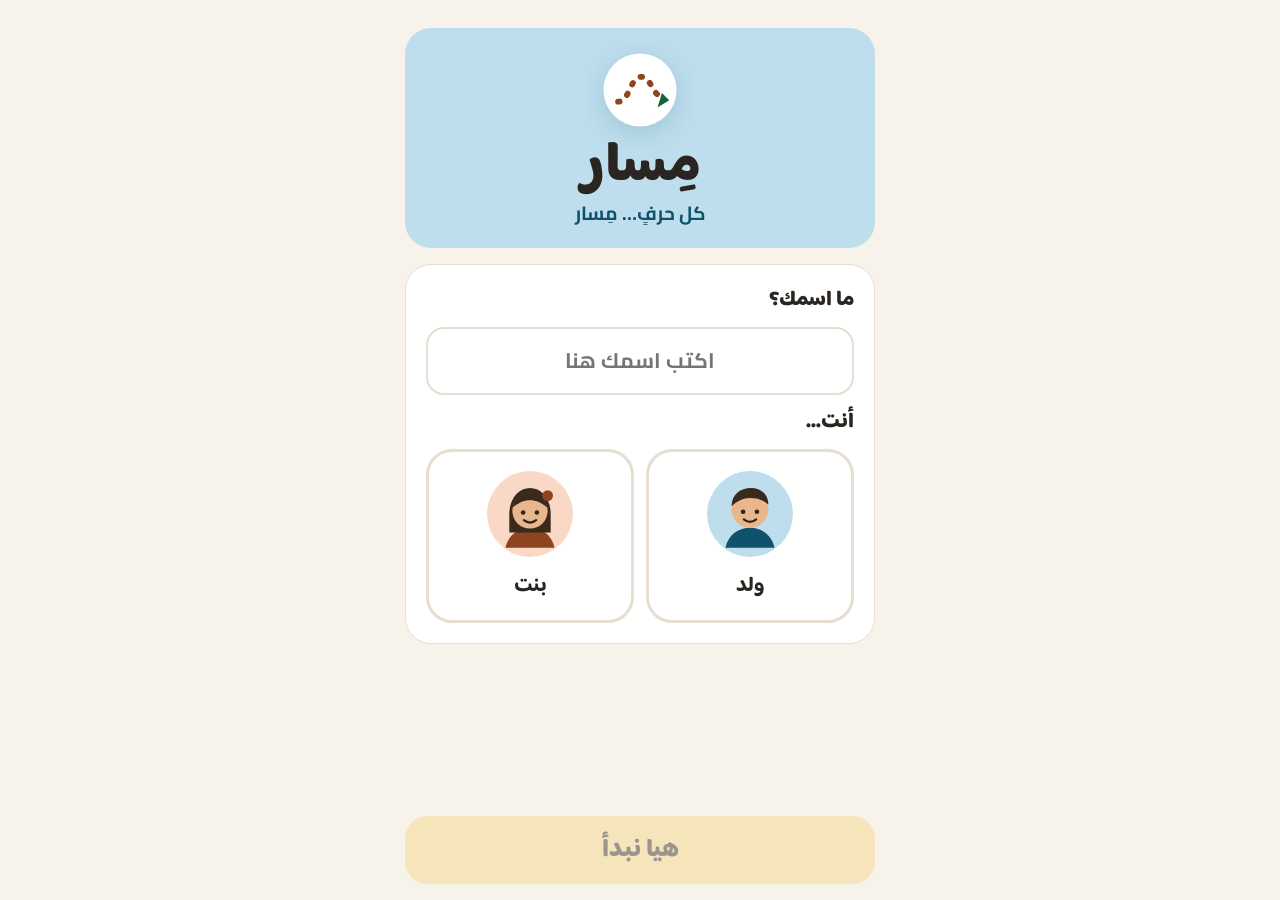
==== index.html @ 6dba66df "Publish Masar (built site) to GitHub Pages Co-Authored-By: Claude Opus 5.5 <noreply@anthropic.com> C" ====
<!doctype html>
<html lang="ar" dir="rtl">
<head>
  <meta charset="utf-8">
  <meta name="viewport" content="width=device-width, initial-scale=1, viewport-fit=cover">
  <title>مِسار · حرف النون</title>
  <meta name="description" content="مِسار — تدريب الكتابة لأطفال عسر الكتابة، بالعربية، يعمل بلا إنترنت.">
  <meta name="theme-color" content="#F7F3EB">
  <link rel="preconnect" href="https://fonts.googleapis.com">
  <link rel="preconnect" href="https://fonts.gstatic.com" crossorigin>
  <link rel="stylesheet" href="https://fonts.googleapis.com/css2?family=Baloo+Bhaijaan+2:wght@500..800&family=Cairo:wght@400;600;700;800&family=Noto+Naskh+Arabic:wght@400..700&display=swap">
  <script type="module" crossorigin src="./assets/index-B9ng4fA2.js"></script>
  <link rel="stylesheet" crossorigin href="./assets/index-Db7om6_J.css">
</head>
<body>
</body>
</html>
---- assets/index-Db7om6_J.css ----
:root{--bg:#F7F3EB;--surface:#FFFFFF;--sunk:#EFEAE0;--ink:#2A2520;--muted:#5F574C;--line:#E6DFD1;--sky:#BEDEED;--sky-ink:#10516C;--mint:#C6E5D4;--mint-ink:#156040;--peach:#F9D8C6;--peach-ink:#8E441F;--lilac:#DAD3F3;--lilac-ink:#443898;--sun:#F5D583;--sun-ink:#6B4F0C;--mascot:#F5D583;--night:#1E2746;--focus:var(--lilac-ink);--display:"Baloo Bhaijaan 2","Cairo",system-ui,sans-serif;--body:"Cairo",system-ui,-apple-system,sans-serif;--naskh:"Noto Naskh Arabic",serif;--fs-xxs:12px;--fs-xs:13px;--fs-sm:15px;--fs-md:17px;--fs-lg:19px;--fs-xl:21px;--fs-2xl:25px;--fs-3xl:30px;--fs-4xl:40px;--fs-5xl:56px;--lh-tight:1.2;--lh-snug:1.45;--lh-loose:1.65;--sp-1:4px;--sp-2:8px;--sp-3:12px;--sp-4:16px;--sp-5:20px;--sp-6:24px;--sp-7:32px;--sp-8:40px;--sp-9:56px;--r-sm:14px;--r-md:18px;--r-lg:22px;--r-xl:26px;--r-full:999px;--r:var(--r-xl);--sh-1:0 2px 8px rgba(42,37,32,.06);--sh-2:0 12px 34px rgba(42,37,32,.18);--dur-1:.18s;--dur-2:.36s;--dur-3:.8s;--dur-float:3.6s;--ease:cubic-bezier(.2,.8,.3,1);--touch:56px;--touch-lg:68px;--touch-gap:var(--sp-3);--pad-h:240px;--guide-w:30px;--tol-scale:1}@media (prefers-color-scheme:dark){:root:not([data-theme=light]){--bg:#171B23;--surface:#222833;--sunk:#1D2229;--ink:#F4F0E7;--muted:#B9B1A5;--line:#39414E;--sky:#2B4F64;--sky-ink:#A8DDF4;--mint:#27503F;--mint-ink:#8FE3BA;--peach:#4A3024;--peach-ink:#F6BC9B;--lilac:#363066;--lilac-ink:#C6BDFA;--sun:#4A3A17;--sun-ink:#F7DC97;--night:#121A33;--sh-1:0 2px 8px rgba(0,0,0,.3);--sh-2:0 12px 34px rgba(0,0,0,.45);color-scheme:dark}}:root[data-theme=dark]{--bg:#171B23;--surface:#222833;--sunk:#1D2229;--ink:#F4F0E7;--muted:#B9B1A5;--line:#39414E;--sky:#2B4F64;--sky-ink:#A8DDF4;--mint:#27503F;--mint-ink:#8FE3BA;--peach:#4A3024;--peach-ink:#F6BC9B;--lilac:#363066;--lilac-ink:#C6BDFA;--sun:#4A3A17;--sun-ink:#F7DC97;--night:#121A33;--sh-1:0 2px 8px rgba(0,0,0,.3);--sh-2:0 12px 34px rgba(0,0,0,.45);color-scheme:dark}#app[data-pad=s]{--pad-h:200px }#app[data-pad=m]{--pad-h:240px }#app[data-pad=l]{--pad-h:300px }#app[data-stroke=thin]{--guide-w:22px }#app[data-stroke=mid]{--guide-w:30px }#app[data-stroke=thick]{--guide-w:40px }@media (prefers-reduced-motion:reduce){:root{--dur-1:0s;--dur-2:0s;--dur-3:0s;--dur-float:0s }}#app[data-motion=off]{--dur-1:0s;--dur-2:0s;--dur-3:0s;--dur-float:0s }html,body{height:100%}*,*:before,*:after{box-sizing:border-box}body{margin:0;background:var(--bg);color:var(--ink);font-family:var(--body);font-size:var(--fs-md);line-height:var(--lh-snug);padding-left:max(var(--sp-4),env(safe-area-inset-left,0px));padding-right:max(var(--sp-4),env(safe-area-inset-right,0px))}#app{max-width:470px;margin-inline:auto;height:100%;display:flex;flex-direction:column;gap:var(--sp-3);padding-block:var(--sp-3) var(--sp-4)}.screen{flex:1 1 auto;min-height:0;display:flex;flex-direction:column;gap:var(--sp-3);overflow-y:auto}[hidden]{display:none!important}h1,h2,h3{margin:0;font-family:var(--display);font-weight:800;text-wrap:balance;line-height:var(--lh-tight)}h2{font-size:var(--fs-xl)}h3{font-size:var(--fs-lg)}p{margin:0}.row{display:flex;align-items:center;gap:var(--sp-3)}.spacer{flex:1 1 auto}.note{font-size:var(--fs-md);line-height:var(--lh-loose);color:var(--muted)}[data-aud=parent] .note{font-size:var(--fs-xs)}[data-aud=parent]{font-size:var(--fs-sm)}.naskh{font-family:var(--naskh);font-weight:700}#app.lefty .coach,#app.lefty .seg,#app.lefty .scr-head{flex-direction:row-reverse}@media print{body{background:#fff;color:#000}#app{max-width:none;padding:0}#app .screen{display:none!important}#app #scReport{display:block!important}#scReport .btn,#scReport .seg,#kidsCard,#settingsCard,#breakTip,#scReport .scr-head{display:none!important}#printHead{display:block!important}.card{break-inside:avoid;border:1px solid #ccc}@page{size:A4;margin:16mm}}.scr-head{display:flex;align-items:center;gap:var(--sp-3);min-height:var(--touch)}.scr-head__txt{min-width:0;flex:1 1 auto}.scr-head__txt h2{font-size:var(--fs-xl)}.scr-head__end{flex:none;display:flex;align-items:center;gap:var(--sp-2)}.btn{font-family:var(--body);font-size:var(--fs-md);font-weight:700;color:var(--ink);background:var(--surface);border:2px solid var(--line);border-radius:var(--r-md);min-height:var(--touch);padding:0 var(--sp-5);cursor:pointer;display:inline-flex;align-items:center;justify-content:center;gap:var(--sp-2);text-align:center;transition:transform var(--dur-1) var(--ease),background var(--dur-1) var(--ease)}.btn:focus-visible{outline:3px solid var(--focus);outline-offset:3px}.btn:active{transform:scale(.97)}.btn:disabled{opacity:.45;cursor:default}.btn.primary{background:var(--sun);border-color:var(--sun);color:var(--ink);font-family:var(--display);font-size:var(--fs-2xl);font-weight:800;min-height:var(--touch-lg);border-radius:var(--r-lg)}.btn.icon{min-height:var(--touch);width:var(--touch);padding:0;border-radius:var(--r-full);flex:none}.btn.wide{width:100%}.btn[aria-pressed=true]{background:var(--lilac);border-color:var(--lilac-ink)}.seg{display:flex;gap:var(--touch-gap)}.seg .btn{flex:1 1 0;font-size:var(--fs-sm);padding:0 var(--sp-2)}.grid2{display:grid;grid-template-columns:repeat(2,minmax(0,1fr));gap:var(--touch-gap)}.grid3{display:grid;grid-template-columns:repeat(3,minmax(0,1fr));gap:var(--touch-gap)}.card{background:var(--surface);border:1px solid var(--line);border-radius:var(--r-xl);padding:var(--sp-4)}.pill{display:inline-flex;align-items:center;gap:var(--sp-2);background:var(--surface);border:1px solid var(--line);border-radius:var(--r-full);padding:var(--sp-2) var(--sp-3);font-size:var(--fs-sm);font-weight:700}.tile{border:0;border-radius:var(--r-xl);padding:var(--sp-4);display:flex;align-items:center;gap:var(--sp-3);cursor:pointer;font-family:var(--body);text-align:start;width:100%;color:var(--ink);min-height:var(--touch-lg)}.tile h3{font-size:var(--fs-lg)}.tile small{display:block;font-size:var(--fs-md);margin-top:var(--sp-1);opacity:.9}.tile .ic{flex:none;width:var(--touch);height:var(--touch);border-radius:var(--r-md);background:#ffffff8c;display:flex;align-items:center;justify-content:center}:root[data-theme=dark] .tile .ic{background:#ffffff1a}@media (prefers-color-scheme:dark){:root:not([data-theme=light]) .tile .ic{background:#ffffff1a}}.t-sky{background:var(--sky)}.t-mint{background:var(--mint)}.t-peach{background:var(--peach)}.t-lilac{background:var(--lilac)}.t-sun{background:var(--sun)}.done{margin-inline-start:auto;flex:none;width:var(--sp-7);height:var(--sp-7);border-radius:var(--r-full);background:var(--mint-ink);display:flex;align-items:center;justify-content:center}.ring{position:relative;width:74px;height:74px;flex:none}.ring svg{display:block;transform:rotate(-90deg)}.ring b{position:absolute;top:0;right:0;bottom:0;left:0;display:flex;align-items:center;justify-content:center;font-family:var(--display);font-size:var(--fs-2xl);font-variant-numeric:tabular-nums}#padWrap,#airWrap,#drawWrap,#gateWrap,#wordWrap,#storyWrap,#picWrap,#doWrap{position:relative;background:var(--surface);border:1px solid var(--line);border-radius:var(--r-xl);overflow:hidden;touch-action:none}#storyWrap{flex:1 1 auto;min-height:var(--pad-h);background:var(--night);border-color:transparent}#padWrap,#gateWrap{flex:1 1 auto;min-height:var(--pad-h)}#airWrap{flex:1 1 auto;min-height:var(--pad-h);background:var(--sky)}#wordWrap,#drawWrap,#picWrap,#doWrap{flex:1 1 auto;min-height:calc(var(--pad-h) - var(--sp-7))}canvas{display:block;width:100%;height:100%;touch-action:none}.coach{background:var(--peach);border-radius:var(--r-lg);padding:var(--sp-3);display:flex;align-items:center;gap:var(--sp-3)}.coach.good{background:var(--mint)}.coach p{font-size:var(--fs-md);font-weight:700;line-height:var(--lh-snug);flex:1 1 auto;min-width:0}.wave{display:flex;align-items:flex-end;gap:3px;height:22px;flex:none}.wave i{display:block;width:4px;border-radius:2px;background:var(--ink);height:6px;opacity:.5}.speaking .wave i{animation:w var(--dur-3) ease-in-out infinite}.speaking .wave i:nth-child(2){animation-delay:.1s}.speaking .wave i:nth-child(3){animation-delay:.2s}.speaking .wave i:nth-child(4){animation-delay:.3s}.speaking .wave i:nth-child(5){animation-delay:.4s}@keyframes w{0%,to{height:6px}50%{height:20px}}.float{animation:fl var(--dur-float) ease-in-out infinite}@keyframes fl{0%,to{transform:translateY(0)}50%{transform:translateY(-7px)}}.pop{animation:pp var(--dur-2) cubic-bezier(.2,1.5,.4,1)}@keyframes pp{0%{transform:scale(.4);opacity:0}to{transform:scale(1);opacity:1}}@media (prefers-reduced-motion:reduce){.float,.pop{animation:none}.speaking .wave i{animation:none;height:12px}}.words span{padding:0 var(--sp-1);border-radius:var(--sp-2)}.words span.on{background:var(--sun)}.chips{display:grid;grid-template-columns:repeat(4,minmax(0,1fr));gap:var(--sp-2)}.chip{background:var(--sunk);border-radius:var(--r-sm);padding:var(--sp-2) var(--sp-1);text-align:center;min-width:0}.chip b{display:block;font-size:var(--fs-md);font-variant-numeric:tabular-nums}.chip span{display:block;font-size:var(--fs-xxs);color:var(--muted)}.meters{display:flex;flex-direction:column;gap:var(--sp-2)}.meter{display:flex;align-items:center;gap:var(--sp-3)}.meter em{flex:0 0 96px;font-size:var(--fs-xs);font-style:normal;font-weight:700}.meter i{flex:1 1 auto;height:13px;border-radius:var(--r-full);background:var(--sunk);overflow:hidden;display:block}.meter i b{display:block;height:100%;width:0;background:var(--mint-ink)}.meter u{flex:0 0 58px;text-align:end;font-size:var(--fs-xs);text-decoration:none;font-variant-numeric:tabular-nums;font-weight:700}.bars{display:flex;align-items:flex-end;gap:var(--sp-2);height:104px}.bars div{flex:1 1 0;background:var(--mint-ink);border-radius:var(--sp-1) var(--sp-1) 0 0;min-height:4px;position:relative}.bars div span{position:absolute;inset:auto 0 -20px;text-align:center;font-size:var(--fs-xxs);color:var(--muted)}.stars{display:flex;gap:var(--sp-2);justify-content:center}.swatch{width:var(--touch);height:var(--touch);border-radius:var(--r-full);border:3px solid var(--line);cursor:pointer;padding:0}.swatch[aria-pressed=true]{border-color:var(--ink);transform:scale(1.08)}.gal{display:grid;grid-template-columns:repeat(3,minmax(0,1fr));gap:var(--touch-gap)}.gal img{width:100%;border-radius:var(--r-sm);border:1px solid var(--line);display:block}.sticker{aspect-ratio:1/1;border-radius:var(--r-lg);display:flex;align-items:center;justify-content:center;font-family:var(--naskh);font-size:var(--fs-3xl);font-weight:700}.timerbar{height:16px;border-radius:var(--r-full);background:var(--sunk);overflow:hidden}.timerbar i{display:block;height:100%;background:var(--mint-ink);width:100%}select,input[type=range],input[type=text]{font-family:var(--body);font-size:var(--fs-sm);width:100%}select,input[type=text]{min-height:var(--touch);border-radius:var(--r-sm);border:2px solid var(--line);background:var(--surface);color:var(--ink);padding:0 var(--sp-3)}label{font-size:var(--fs-xs);font-weight:700}.gate{display:flex;gap:var(--touch-gap)}.gate button{flex:1 1 0;min-height:84px;border-radius:var(--r-lg);border:3px solid var(--line);background:var(--surface);cursor:pointer;font-family:var(--naskh);font-size:var(--fs-4xl);font-weight:700;color:var(--ink)}.empty{display:flex;flex-direction:column;align-items:center;gap:var(--sp-3);text-align:center;padding:var(--sp-6) var(--sp-4);background:var(--sunk);border-radius:var(--r-xl);color:var(--muted)}.empty svg{opacity:.55}.empty b{font-size:var(--fs-md);color:var(--ink);font-family:var(--display)}.empty p{font-size:var(--fs-sm);line-height:var(--lh-loose)}input[type=range]{-webkit-appearance:none;-moz-appearance:none;appearance:none;height:var(--touch);background:transparent;cursor:pointer}input[type=range]:focus-visible{outline:3px solid var(--focus);outline-offset:3px;border-radius:var(--r-full)}input[type=range]::-webkit-slider-runnable-track{height:12px;border-radius:var(--r-full);background:var(--sunk)}input[type=range]::-moz-range-track{height:12px;border-radius:var(--r-full);background:var(--sunk)}input[type=range]::-webkit-slider-thumb{-webkit-appearance:none;-moz-appearance:none;appearance:none;width:var(--sp-7);height:var(--sp-7);margin-top:-10px;border-radius:var(--r-full);background:var(--surface);border:3px solid var(--lilac-ink)}input[type=range]::-moz-range-thumb{width:var(--sp-7);height:var(--sp-7);border-radius:var(--r-full);background:var(--surface);border:3px solid var(--lilac-ink)}.gw-prep,.gw-write,.gw-res{display:flex;flex-direction:column;gap:var(--sp-3)}.gw-hand{padding:var(--sp-2);background:var(--sky);border-color:transparent}.gw-steps{list-style:none;margin:0;padding:0;display:flex;flex-direction:column;gap:var(--sp-2)}.gw-steps li{display:flex;align-items:center;gap:var(--sp-3);background:var(--surface);border:1px solid var(--line);border-radius:var(--r-lg);padding:var(--sp-3)}.gw-steps li>div{flex:1 1 auto;min-width:0}.gw-steps li b{display:block;font-size:var(--fs-md)}.gw-steps li small{display:block;font-size:var(--fs-xs);color:var(--muted);line-height:1.5}.gw-n{flex:none;width:34px;height:34px;border-radius:50%;background:var(--sunk);display:flex;align-items:center;justify-content:center;font-weight:800}.gw-steps li.ok{border-color:var(--mint-ink);background:var(--mint)}.gw-steps li.ok .gw-n{background:var(--mint-ink);color:#fff}.gw-steps li.now{border-color:var(--sun-ink);box-shadow:0 0 0 3px color-mix(in srgb,var(--sun) 55%,transparent)}.gw-linkbtns{display:flex;flex-direction:column;gap:var(--sp-1);flex:none}.gw-linkbtns .btn{min-height:40px;padding:4px 12px;font-size:var(--fs-xs)}.gw-top{display:flex;align-items:center;gap:var(--sp-3)}.gw-model{flex:none;width:88px;height:88px;border-radius:var(--r-lg);background:var(--surface);border:1px solid var(--line);display:flex;flex-direction:column;align-items:center;justify-content:center}.gw-model .naskh{font-size:46px;line-height:1}.gw-model small{font-size:var(--fs-xxs);color:var(--muted)}.gw-thumbs{flex:1 1 auto;display:flex;gap:var(--sp-2);justify-content:flex-start}.gw-thumbs canvas{width:64px;height:64px;border-radius:var(--r-md);background:#fff;border:1px dashed var(--line)}.gw-thumbs canvas.done{border-style:solid;border-color:var(--mint-ink)}.gw-thumbs canvas.now{border-style:solid;border-color:var(--sun-ink);border-width:2px}#gwWrap{position:relative;flex:1 1 auto;min-height:var(--pad-h);background:#fff;border:1px solid var(--line);border-radius:var(--r-xl);overflow:hidden;touch-action:none}.gw-meters{padding:var(--sp-3)}.gw-table{width:100%;border-collapse:collapse;font-size:var(--fs-xs);font-variant-numeric:tabular-nums}.gw-table th,.gw-table td{padding:6px 4px;text-align:center;border-bottom:1px solid var(--line)}.gw-table th:first-child,.gw-table td:first-child{text-align:start;font-weight:700}.gw-table td.good{color:var(--mint-ink);font-weight:800}.gw-table td.weak{color:var(--peach-ink);font-weight:800}.gw-hand{position:relative;overflow:hidden}.gwa-grip{animation:gwaGrip 7s ease-in-out infinite}.gwa-led{animation:gwaLed 7s steps(1) infinite}.gwa-fingers{animation:gwaFing 7s ease-in-out infinite}.gwa-hand{animation:gwaWrite 7s linear infinite;transform-box:view-box}.gwa-ink{stroke-dasharray:100;animation:gwaInk 7s linear infinite}@keyframes gwaGrip{0%{transform:translate(130px);opacity:0}5%{transform:translate(130px);opacity:1}28%,to{transform:translate(0);opacity:1}}@keyframes gwaLed{0%{opacity:0}26%{opacity:1}30%{opacity:.2}34%,to{opacity:1}}@keyframes gwaFing{0%,30%{opacity:0;transform:translateY(-18px)}46%,to{opacity:1;transform:translateY(0)}}@keyframes gwaWrite{0%,50%{transform:translate(24px,-26px)}56%{transform:translate(24px,3px)}64%{transform:translate(16px,20px)}72%{transform:translate(-6px,27px)}80%{transform:translate(-22px,23px)}88%{transform:translate(-28px,3px)}94%{transform:translate(-28px,-18px)}to{transform:translate(24px,-26px)}}@keyframes gwaInk{0%,55%{stroke-dashoffset:100;opacity:0}56%{stroke-dashoffset:100;opacity:1}88%{stroke-dashoffset:0}98%{stroke-dashoffset:0;opacity:1}to{stroke-dashoffset:0;opacity:0}}.gwa-steps{position:absolute;inset-inline:0;bottom:8px;display:flex;justify-content:center;gap:6px}.gwa-steps i{width:8px;height:8px;border-radius:50%;background:#fff;opacity:.45}.gwa-steps i:nth-child(1){animation:gwaS1 7s steps(1) infinite}.gwa-steps i:nth-child(2){animation:gwaS2 7s steps(1) infinite}.gwa-steps i:nth-child(3){animation:gwaS3 7s steps(1) infinite}@keyframes gwaS1{0%{opacity:1}30%,to{opacity:.45}}@keyframes gwaS2{0%{opacity:.45}30%{opacity:1}52%,to{opacity:.45}}@keyframes gwaS3{0%{opacity:.45}52%{opacity:1}to{opacity:1}}@media (prefers-reduced-motion: reduce){.gwa-grip,.gwa-led,.gwa-fingers,.gwa-hand,.gwa-ink,.gwa-steps i{animation:none}}.gw-link{display:flex;align-items:center;gap:var(--sp-2);background:var(--surface);border:1px solid var(--line);border-radius:var(--r-lg);padding:var(--sp-2) var(--sp-3)}.gw-link .btn{min-height:40px;padding:4px 14px;font-size:var(--fs-xs)}.gw-link.ok{border-color:var(--mint-ink);background:var(--mint)}.gw-linkic{width:12px;height:12px;border-radius:50%;background:var(--sunk);flex:none}.gw-link.ok .gw-linkic{background:var(--mint-ink)}.gw-meters{transition:opacity .35s ease}.gw-meters.idle{opacity:0;visibility:hidden}.wl{gap:var(--sp-4);padding-top:var(--sp-4)}.wl-hero{display:flex;flex-direction:column;align-items:center;gap:var(--sp-1);text-align:center;background:var(--sky);border-radius:var(--r-xl);padding:var(--sp-6) var(--sp-4) var(--sp-5)}.wl-logo{filter:drop-shadow(0 6px 14px rgba(16,81,108,.18))}.wl-title{font-size:var(--fs-5xl);line-height:1;margin-top:var(--sp-2)}.wl-tag{font-size:var(--fs-lg);font-weight:700;color:var(--sky-ink)}.wl-card{display:flex;flex-direction:column;gap:var(--sp-3);padding:var(--sp-5)}.wl-label{font-family:var(--display);font-size:var(--fs-xl);font-weight:800;color:var(--ink)}.wl-card input[type=text]{font-size:var(--fs-xl);font-weight:700;min-height:var(--touch-lg);border-radius:var(--r-md);text-align:center}.wl-card input[type=text]:focus{outline:none;border-color:var(--lilac-ink);box-shadow:0 0 0 4px color-mix(in srgb,var(--lilac) 70%,transparent)}.wl-pick{display:grid;grid-template-columns:1fr 1fr;gap:var(--sp-3)}.wl-opt{display:flex;flex-direction:column;align-items:center;gap:var(--sp-2);padding:var(--sp-4) var(--sp-2);background:var(--surface);border:3px solid var(--line);border-radius:var(--r-xl);cursor:pointer;color:var(--ink);font-family:var(--display);transition:transform var(--dur-1) var(--ease),border-color var(--dur-1) var(--ease)}.wl-opt b{font-size:var(--fs-xl)}.wl-opt:active{transform:scale(.97)}.wl-opt.on{border-color:var(--mint-ink);background:var(--mint);box-shadow:0 6px 18px #1560402e}.wl-opt:focus-visible{outline:3px solid var(--focus);outline-offset:3px}.hm-hero{background:var(--sky);border-color:transparent;padding:var(--sp-4);display:flex;flex-direction:column;gap:var(--sp-3)}.hm-avatar{flex:none;width:60px;height:60px;border-radius:50%;background:#fff9;display:flex;align-items:center;justify-content:center;overflow:hidden}.hm-avatar svg{width:60px;height:60px;display:block}.hm-hello{font-family:var(--display);font-size:var(--fs-xl);font-weight:800;line-height:1.15}.hm-world{font-size:var(--fs-md);font-family:var(--body);font-weight:700;opacity:.85}.hm-guide{font-size:var(--fs-sm);line-height:1.3}.hm-goal{display:flex;align-items:center;gap:var(--sp-2);background:#ffffff8c;border-radius:var(--r-lg);padding:var(--sp-2) var(--sp-3)}:root[data-theme=dark] .hm-goal{background:#ffffff14}@media (prefers-color-scheme:dark){:root:not([data-theme=light]) .hm-goal{background:#ffffff14}}.hm-goal p{flex:1 1 auto;min-width:0;font-size:var(--fs-sm);line-height:1.4}.hm-mini{min-height:44px;padding:0 var(--sp-3);font-size:var(--fs-xs);border-color:transparent;flex:none}.hm-letter{background:var(--surface);border:1px solid var(--line);box-shadow:var(--sh-1)}.hm-letter .hm-glyph{width:64px;height:64px;background:var(--sun);border-radius:var(--r-lg)}.hm-glyph .naskh{font-size:40px;line-height:1}.hm-letter .hm-k{margin:0 0 2px;font-size:var(--fs-xs);color:var(--muted);font-weight:700}.hm-letter h3{font-size:var(--fs-xl)}.hm-jhead{display:flex;align-items:center;gap:var(--sp-3);margin-top:var(--sp-2)}.hm-jhead h2{flex:1 1 auto;font-size:var(--fs-xl)}.hm-jbar{height:8px;border-radius:var(--r-full);background:var(--sunk);overflow:hidden;margin-top:calc(-1 * var(--sp-1))}.hm-jbar i{display:block;height:100%;width:0;background:var(--mint-ink);border-radius:inherit;transition:width var(--dur-3) var(--ease)}.journey{display:grid;grid-template-columns:repeat(2,minmax(0,1fr));gap:var(--sp-3);counter-reset:stage}.journey .tile{counter-increment:stage;position:relative;flex-direction:column;justify-content:flex-start;align-items:center;text-align:center;gap:var(--sp-2);background:var(--surface);border:1px solid var(--line);box-shadow:var(--sh-1);padding:var(--sp-5) var(--sp-3) var(--sp-4);min-height:168px;border-radius:var(--r-xl);transition:transform var(--dur-1) var(--ease),box-shadow var(--dur-1) var(--ease)}.journey .tile:before{content:counter(stage,arabic-indic);position:absolute;top:var(--sp-2);inset-inline-start:var(--sp-2);width:26px;height:26px;border-radius:50%;background:var(--sunk);color:var(--muted);font-family:var(--display);font-size:var(--fs-xs);font-weight:800;display:flex;align-items:center;justify-content:center}.journey .tile:active{transform:scale(.97)}.journey .tile:focus-visible{outline:3px solid var(--focus);outline-offset:3px}.journey .tile>span:not(.ic):not(.done){display:flex;flex-direction:column;align-items:center;gap:2px;min-width:0}.journey .tile h3{font-size:var(--fs-md);line-height:1.3}.journey .tile small{font-size:var(--fs-xxs);color:var(--muted);opacity:1;line-height:1.45;margin:0;display:-webkit-box;-webkit-line-clamp:2;-webkit-box-orient:vertical;overflow:hidden}.journey .tile .ic{width:60px;height:60px;border-radius:50%;margin-top:var(--sp-1)}.journey .t-mint .ic{background:var(--mint)}.journey .t-peach .ic{background:var(--peach)}.journey .t-lilac .ic{background:var(--lilac)}.journey .t-sky .ic{background:var(--sky)}.journey .t-sun .ic{background:var(--sun)}.journey .done{position:absolute;top:var(--sp-2);inset-inline-end:var(--sp-2);margin:0;width:26px;height:26px}.journey .tile:has(.done:not([hidden])):before{background:var(--mint);color:var(--mint-ink)}.journey .tile.now{border:2px solid var(--sun-ink);box-shadow:0 0 0 4px color-mix(in srgb,var(--sun) 55%,transparent),var(--sh-1)}.journey .tile.now:before{background:var(--sun-ink);color:var(--surface)}.journey .tile.now:after{content:"التالي";position:absolute;top:-11px;left:50%;transform:translate(-50%);background:var(--sun-ink);color:var(--surface);font-size:var(--fs-xxs);font-weight:800;padding:2px 12px;border-radius:var(--r-full);white-space:nowrap}.journey .tile:disabled{cursor:default;box-shadow:none}.sg-bar{display:flex;align-items:center;gap:var(--sp-2);background:var(--night);color:#fff;border-radius:var(--r-lg);padding:var(--sp-2) var(--sp-3);min-height:52px}.sg-logo{width:38px;height:38px;border-radius:12px;background:#ffffff1f;display:flex;align-items:center;justify-content:center;color:#b9aeff;flex:none}.sg-name{display:flex;flex-direction:column;line-height:1.15;min-width:0}.sg-name b{font-family:"Baloo Bhaijaan 2",system-ui,sans-serif;font-size:var(--fs-md);letter-spacing:.3px;direction:ltr;text-align:start}.sg-name small{font-size:var(--fs-xxs);opacity:.8;display:flex;align-items:center;gap:6px}.sg-dot{width:8px;height:8px;border-radius:50%;background:#8fe3ba;display:inline-block;animation:sgPulse 1.6s ease-in-out infinite}@keyframes sgPulse{0%,to{opacity:1;box-shadow:0 0 #8fe3ba99}50%{opacity:.6;box-shadow:0 0 0 5px #8fe3ba00}}.sg-eval{display:flex;flex-direction:column;align-items:center;line-height:1.1;background:#ffffff1a;border-radius:12px;padding:4px 10px;flex:none}.sg-eval small{font-size:var(--fs-xxs);opacity:.8}.sg-eval b{font-size:var(--fs-lg);color:#f5d583;letter-spacing:2px}.sg-eval.flash{animation:pp var(--dur-2) cubic-bezier(.2,1.5,.4,1)}@media (prefers-reduced-motion:reduce){.sg-dot{animation:none}}@media (max-height:800px){#scGripW #gwWrap{min-height:150px}#scGripW .gw-thumbs canvas{width:52px;height:52px}#scGripW .meters{gap:4px}#scGripW .gw-meters{padding:var(--sp-2) var(--sp-3)}#scGripW .sg-bar{min-height:44px;padding:4px var(--sp-3)}}.journey .stage-pts{font-style:normal;font-size:var(--fs-xxs);font-weight:800;color:var(--mint-ink);background:var(--mint);border-radius:var(--r-full);padding:1px 10px;margin-top:var(--sp-1)}.journey .tile{justify-content:flex-start}.journey .tile>span:not(.ic):not(.done){flex:1 1 auto}.nc-dots{display:flex;gap:6px}.nc-dots i{width:10px;height:10px;border-radius:50%;background:var(--line)}.nc-dots i.now{background:var(--sun-ink);transform:scale(1.25)}.nc-dots i.done{background:var(--mint-ink)}.nc-card{background:var(--surface);border:2px dashed var(--line);border-radius:var(--r-xl);padding:var(--sp-3);display:flex;flex-direction:column;align-items:center;gap:var(--sp-2)}.nc-pic{width:100%;max-width:320px;height:clamp(110px,20vh,170px);border-radius:var(--r-lg);display:flex;align-items:center;justify-content:center;padding:var(--sp-2)}.nc-pic svg{max-height:100%}.nc-word{font-size:clamp(48px,9vh,72px);line-height:1.25;margin:0;color:var(--ink)}.nc-n{transition:color var(--dur-2) var(--ease)}.nc-n.on{color:#c4501c}.nc-form{margin:0;font-weight:700;color:var(--muted);text-align:center}.nc-opts{display:grid;grid-template-columns:repeat(3,minmax(0,1fr));gap:var(--touch-gap)}.nc-opt{flex-direction:column;gap:2px;min-height:calc(var(--touch-lg) + 20px);padding:var(--sp-2)}.nc-opt b{font-size:var(--fs-2xl);line-height:1.1;font-weight:700}.nc-opt span{font-size:var(--fs-sm);font-weight:700}.nc-opt.yes{background:var(--mint);border-color:var(--mint-ink)}.nc-opt.no{background:var(--peach);border-color:var(--peach-ink)}#scWord #wordWrap{min-height:clamp(200px,30vh,320px)}.nc-end{display:flex;flex-direction:column;align-items:center;gap:var(--sp-3);text-align:center;padding:var(--sp-5)}.nc-stars{display:flex;gap:var(--sp-2)}#scWord.writing .nc-pic{height:64px;padding:4px}#scWord.writing .nc-word{font-size:44px}#scWord.writing .nc-card{gap:4px;padding:var(--sp-2)}.nc-end .seg{width:100%}.nc-end .seg .btn{flex:1 1 0;white-space:nowrap}.gw-paperbtn{gap:var(--sp-2);margin-top:var(--sp-2)}.gw-paper #gwWrap{cursor:default}.gw-paper .gw-model small:after{content:" على ورقتك"}.gw-rate{background:var(--surface);border:2px solid var(--sun);border-radius:var(--r-lg);padding:var(--sp-3);text-align:center}.gw-rate p{margin:0 0 var(--sp-2);font-weight:800}.gw-rate__row{display:grid;grid-template-columns:repeat(3,minmax(0,1fr));gap:var(--touch-gap)}.gw-rate__row .btn{flex-direction:column;gap:2px;min-height:var(--touch-lg);font-size:var(--fs-sm)}.gw-rate__row .btn b{color:var(--sun-ink);letter-spacing:1px}.sg-name small.sim{color:#f2c14e}.sg-name small.sim .sg-dot{background:#f2c14e}
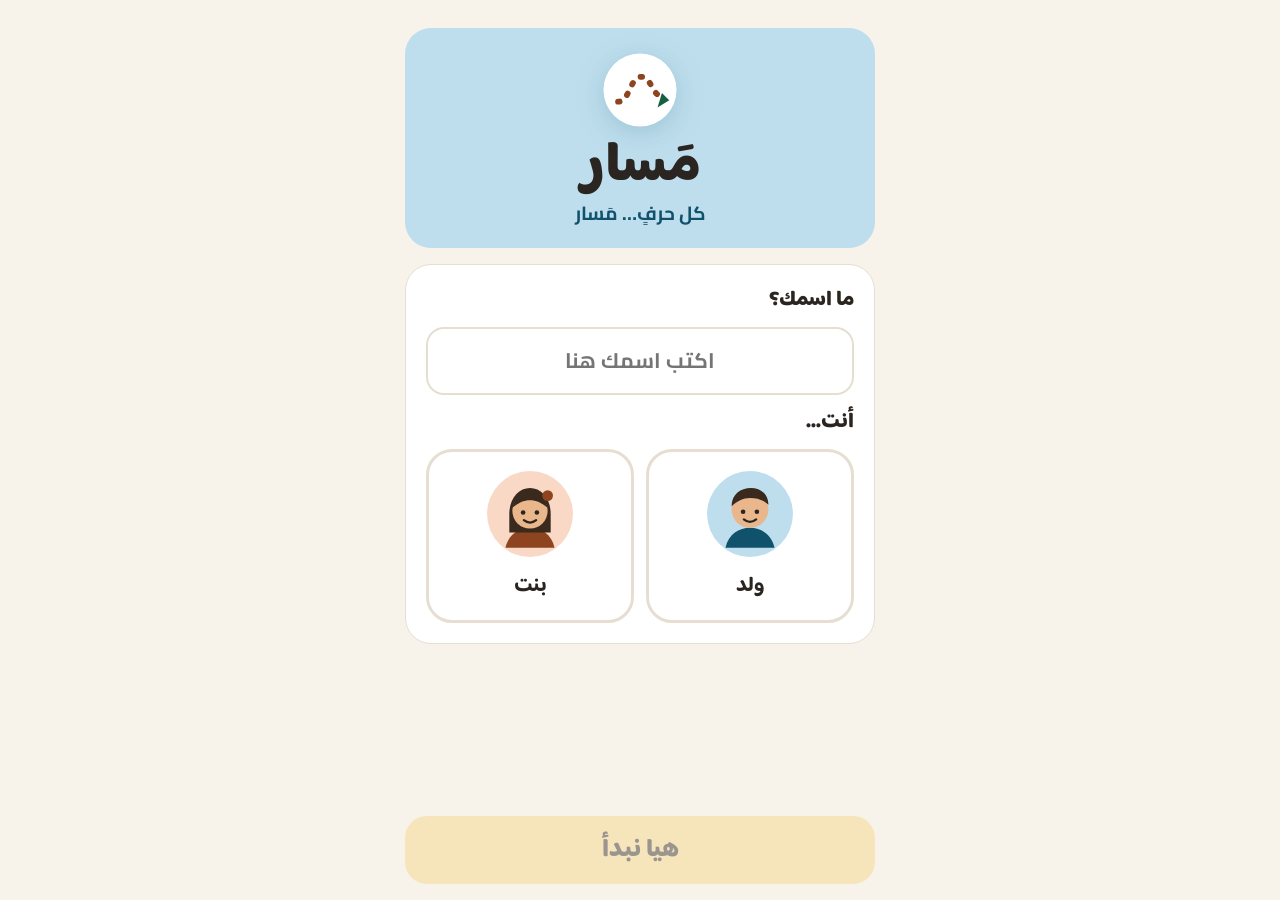
==== commit a6e95e6f: "Rename app to مَسار Co-Authored-By: Claude Opus 5.5 <noreply@anthropic.com> Claude-Session: https://" ====
--- a/index.html
+++ b/index.html
@@ -3,13 +3,13 @@
 <head>
   <meta charset="utf-8">
   <meta name="viewport" content="width=device-width, initial-scale=1, viewport-fit=cover">
-  <title>مِسار · حرف النون</title>
-  <meta name="description" content="مِسار — تدريب الكتابة لأطفال عسر الكتابة، بالعربية، يعمل بلا إنترنت.">
+  <title>مَسار · حرف النون</title>
+  <meta name="description" content="مَسار — تدريب الكتابة لأطفال عسر الكتابة، بالعربية، يعمل بلا إنترنت.">
   <meta name="theme-color" content="#F7F3EB">
   <link rel="preconnect" href="https://fonts.googleapis.com">
   <link rel="preconnect" href="https://fonts.gstatic.com" crossorigin>
   <link rel="stylesheet" href="https://fonts.googleapis.com/css2?family=Baloo+Bhaijaan+2:wght@500..800&family=Cairo:wght@400;600;700;800&family=Noto+Naskh+Arabic:wght@400..700&display=swap">
-  <script type="module" crossorigin src="./assets/index-B9ng4fA2.js"></script>
+  <script type="module" crossorigin src="./assets/index-BaFbj7zh.js"></script>
   <link rel="stylesheet" crossorigin href="./assets/index-Db7om6_J.css">
 </head>
 <body>
